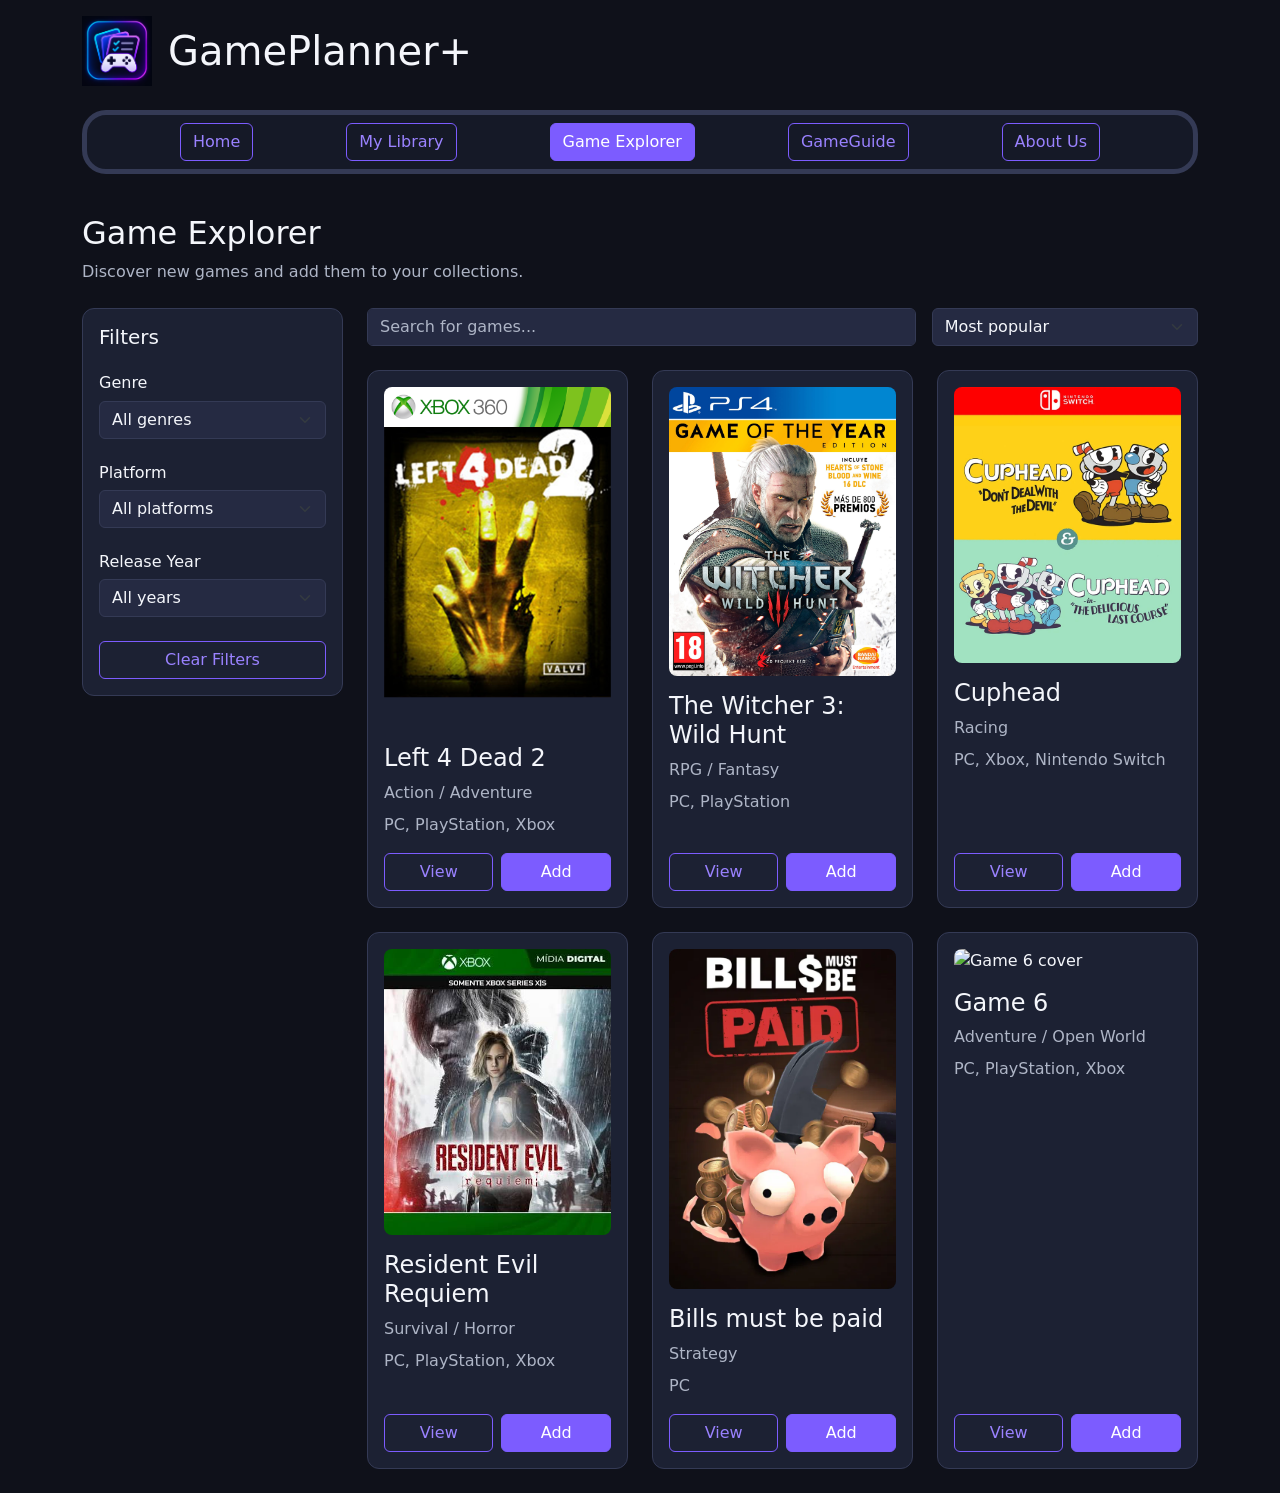
==== explorer.html @ aefd7df4 "explorer page" ====
<!doctype html>
<html lang="en">
    <head>
        <meta charset="utf-8">
        <meta name="viewport" content="width=device-width, initial-scale=1">
        <title>Game Explorer | GamePlanner+</title>
        <link href="https://cdn.jsdelivr.net/npm/bootstrap@5.3.8/dist/css/bootstrap.min.css" rel="stylesheet" integrity="sha384-sRIl4kxILFvY47J16cr9ZwB07vP4J8+LH7qKQnuqkuIAvNWLzeN8tE5YBujZqJLB" crossorigin="anonymous">
        <link rel="stylesheet" href="assets/css/styles.css">
    </head>
    <body>
        <header class="container py-3">
            <section class="d-flex align-items-center gap-3 mb-4">
                <img src="assets/images/logo.png"
                     alt="GamePlanner+ Logo"
                     class="navbar-logo">
                <h1 class="m-0">GamePlanner+</h1>
            </section>
            <nav class="main-navbar d-flex justify-content-evenly align-items-center flex-wrap gap-2 p-2">
                <a href="index.html" class="btn btn-outline-purple">
                    Home
                </a>
                <a href="collections.html" class="btn btn-outline-purple">
                    My Library
                </a>
                <a href="explorer.html" class="btn btn-nav active" aria-current="page">
                    Game Explorer
                </a>
                <a href="#" class="btn btn-outline-purple">
                    GameGuide
                </a>
                <a href="#" class="btn btn-outline-purple">
                    About Us
                </a>
            </nav>
        </header>

        <main class="container py-4">
            <section class="mb-4">
                <h2>Game Explorer</h2>
                <p class="secondary-text">
                    Discover new games and add them to your collections.
                </p>
            </section>

            <section class="row g-4">
                <aside class="col-12 col-lg-3">
                    <section class="explorerPanel p-3">
                        <h3 class="h5 mb-4">Filters</h3>
                        <h4 class="h6">Genre</h4>
                        <select class="form-select mb-4" id="genreFilter">
                            <option value="all">All genres</option>
                            <option value="action">Action</option>
                            <option value="adventure">Adventure</option>
                            <option value="rpg">RPG</option>
                            <option value="strategy">Strategy</option>
                            <option value="racing">Racing</option>
                            <option value="simulation">Simulation</option>
                        </select>

                        <h4 class="h6">Platform</h4>

                        <select class="form-select mb-4" id="platformFilter">
                            <option value="all">All platforms</option>
                            <option value="pc">PC</option>
                            <option value="playstation">PlayStation</option>
                            <option value="xbox">Xbox</option>
                            <option value="switch">Nintendo Switch</option>
                        </select>

                        <h4 class="h6">Release Year</h4>

                        <select class="form-select mb-4" id="yearFilter">
                            <option value="all">All years</option>
                            <option value="2026">2026</option>
                            <option value="2025">2025</option>
                            <option value="2024">2024</option>
                            <option value="2023">2023</option>
                            <option value="older">Older</option>
                        </select>

                        <button type="button" class="btn btn-outline-purple w-100">
                            Clear Filters
                        </button>

                    </section>

                </aside>

                <section class="col-12 col-lg-9">

                    <section class="row g-3 mb-4">

                        <section class="col-12 col-md-8">
                            <input type="search"
                                   class="form-control"
                                   id="searchGames"
                                   placeholder="Search for games...">
                        </section>

                        <section class="col-12 col-md-4">
                            <select class="form-select" id="sortGames">
                                <option value="popular">Most popular</option>
                                <option value="name">Name A-Z</option>
                                <option value="newest">Newest</option>
                            </select>
                        </section>

                    </section>

                    <!-- GAMES GRID -->
                    <section class="row g-4">

                        <!-- GAME 1 -->
                        <article class="col-12 col-md-6 col-xl-4">

                            <section class="gameCard h-100 p-3 d-flex flex-column">

                                <img src="assets/images/Left4Dead2.png"
                                     class="explorerGameImage mb-3"
                                     alt="Game 1 cover">

                                <h4>Left 4 Dead 2</h4>

                                <p class="secondary-text mb-2">
                                    Action / Adventure
                                </p>

                                <p class="secondary-text">
                                    PC, PlayStation, Xbox
                                </p>

                                <section class="d-flex gap-2 mt-auto">
                                    <a href="#" class="btn btn-outline-purple w-50">
                                        View
                                    </a>

                                    <button type="button" class="btn btn-purple w-50">
                                        Add
                                    </button>
                                </section>

                            </section>

                        </article>

                        <!-- GAME 2 -->
                        <article class="col-12 col-md-6 col-xl-4">

                            <section class="gameCard h-100 p-3 d-flex flex-column">

                                <img src="assets/images/TheWitcher3.jpg"
                                     class="explorerGameImage mb-3"
                                     alt="Game 2 cover">

                                <h4>The Witcher 3: Wild Hunt</h4>

                                <p class="secondary-text mb-2">
                                    RPG / Fantasy
                                </p>

                                <p class="secondary-text">
                                    PC, PlayStation
                                </p>

                                <section class="d-flex gap-2 mt-auto">
                                    <a href="#" class="btn btn-outline-purple w-50">
                                        View
                                    </a>

                                    <button type="button" class="btn btn-purple w-50">
                                        Add
                                    </button>
                                </section>

                            </section>

                        </article>

                        <article class="col-12 col-md-6 col-xl-4">
                            <section class="gameCard h-100 p-3 d-flex flex-column">
                                <img src="assets/images/Cuphead.png"
                                     class="explorerGameImage mb-3"
                                     alt="Game 3 cover">
                                <h4>Cuphead</h4>

                                <p class="secondary-text mb-2">
                                    Racing
                                </p>

                                <p class="secondary-text">
                                    PC, Xbox, Nintendo Switch
                                </p>

                                <section class="d-flex gap-2 mt-auto">
                                    <a href="#" class="btn btn-outline-purple w-50">
                                        View
                                    </a>

                                    <button type="button" class="btn btn-purple w-50">
                                        Add
                                    </button>
                                </section>

                            </section>

                        </article>

                        <!-- GAME 4 -->
                        <article class="col-12 col-md-6 col-xl-4">

                            <section class="gameCard h-100 p-3 d-flex flex-column">

                                <img src="assets/images/RE9.jpg"
                                     class="explorerGameImage mb-3"
                                     alt="Game 4 cover">

                                <h4>Resident Evil Requiem</h4>

                                <p class="secondary-text mb-2">
                                    Survival / Horror
                                </p>

                                <p class="secondary-text">
                                    PC, PlayStation, Xbox
                                </p>

                                <section class="d-flex gap-2 mt-auto">
                                    <a href="#" class="btn btn-outline-purple w-50">
                                        View
                                    </a>

                                    <button type="button" class="btn btn-purple w-50">
                                        Add
                                    </button>
                                </section>

                            </section>

                        </article>

                        <!-- GAME 5 -->
                        <article class="col-12 col-md-6 col-xl-4">

                            <section class="gameCard h-100 p-3 d-flex flex-column">

                                <img src="assets/images/bills must.png"
                                     class="explorerGameImage mb-3"
                                     alt="Game 5 cover">

                                <h4>Bills must be paid</h4>

                                <p class="secondary-text mb-2">
                                    Strategy
                                </p>

                                <p class="secondary-text">
                                    PC
                                </p>

                                <section class="d-flex gap-2 mt-auto">
                                    <a href="#" class="btn btn-outline-purple w-50">
                                        View
                                    </a>

                                    <button type="button" class="btn btn-purple w-50">
                                        Add
                                    </button>
                                </section>

                            </section>

                        </article>

                        <!-- GAME 6 -->
                        <article class="col-12 col-md-6 col-xl-4">

                            <section class="gameCard h-100 p-3 d-flex flex-column">

                                <img src="assets/images/games/game6.jpg"
                                     class="explorerGameImage mb-3"
                                     alt="Game 6 cover">

                                <h4>Game 6</h4>

                                <p class="secondary-text mb-2">
                                    Adventure / Open World
                                </p>

                                <p class="secondary-text">
                                    PC, PlayStation, Xbox
                                </p>

                                <section class="d-flex gap-2 mt-auto">
                                    <a href="#" class="btn btn-outline-purple w-50">
                                        View
                                    </a>

                                    <button type="button" class="btn btn-purple w-50">
                                        Add
                                    </button>
                                </section>

                            </section>

                        </article>

                    </section>

                </section>

            </section>

        </main>

    </body>
</html>
---- assets/css/styles.css ----
:root {
    background-color: #0F111A;
}

body {
    background-color: #0F111A;
    color: #F4F6FB;
}

h1, h2, h3 {
    color: #F4F6FB;
}

p {
    color: #F4F6FB;
}

a {
    text-decoration: none;
}

.secondary-text {
    color: #AEB5C6;
}

.textSize {
    font-size: 1.2rem;
}

.navbar-logo {
    width: 70px;
    height: 70px;
    object-fit: contain;
}

nav {
    background-color: #151927;
    border: 5px solid #343A55;
    padding: 10px;
    border-radius: 24px;
}

.main-navbar {
    background-color: #151927;
    border: 5px solid #343A55;
    border-radius: 24px;
}

.btn-purple {
    background-color: #7C5CFF;
    border: 1px solid #7C5CFF;
    color: #FFFFFF;
}

.btn-purple:hover {
    background-color: #9A82FF;
    border-color: #9A82FF;
    color: #FFFFFF;
}

.btn-outline-purple {
    background-color: transparent;
    border: 1px solid #7C5CFF;
    color: #9A82FF;
}

.btn-outline-purple:hover {
    background-color: #7C5CFF;
    border-color: #7C5CFF;
    color: #FFFFFF;
}

.btn-nav.active {
    background-color: #7C5CFF;
    border: 1px solid #7C5CFF;
    color: #FFFFFF;
}

.welcome {
    background-color: #151927;
    border: 5px solid #343A55;
    padding: 10px;
    border-radius: 24px;
}

#welcomeMessage {
    font-size: 1.5rem;
}

.featuresContainer {
    background-color: #151927;
    border: 5px solid #343A55;
    padding: 10px;
    border-radius: 24px;
    margin-top: 20px;
    margin-bottom: 20px;
}

.featuresSection {
    display: flex;
    flex-direction: row;
    gap: 15px;
    background-color: #151927;
    padding: 5px;
    border-radius: 24px;
}

.feature {
    margin: 15px;
    padding: 15px;
    background-color: #1C2133;
}

.feature:hover {
    background-color: #252A42;
}

.libraryFeature {
    border: 4px solid #7C5CFF;
}

.sessionsFeature {
    border: 4px solid #4F7CFF;
}

.discoverFeature {
    border: 4px solid #6EA8FF;
}

.gameCard {
    background-color: #1C2133;
    border: 1px solid #343A55;
    border-radius: 12px;
    color: #F4F6FB;
}

.gameCard h4 {
    color: #F4F6FB;
}

.gameCard:hover {
    background-color: #252A42;
    border-color: #7C5CFF;
}


.explorerPanel {
    background-color: #1C2133;
    border: 1px solid #343A55;
    border-radius: 12px;
}

.explorerPanel h3,
.explorerPanel h4 {
    color: #F4F6FB;
}


.explorerPanel .form-select,
#sortGames,
#searchGames {
    background-color: #252A42;
    color: #F4F6FB;
    border: 1px solid #343A55;
}

#searchGames::placeholder {
    color: #AEB5C6;
}

.explorerPanel .form-select:focus,
#sortGames:focus,
#searchGames:focus {
    border-color: #7C5CFF;
    box-shadow: 0 0 0 3px #7C5CFF33;
}


.explorerGameImage {
    width: 100%;
    object-fit: cover;
    border-radius: 8px;
}

@media (max-width: 767px) {
    .explorerGameImage {
        height: 200px;
    }
}
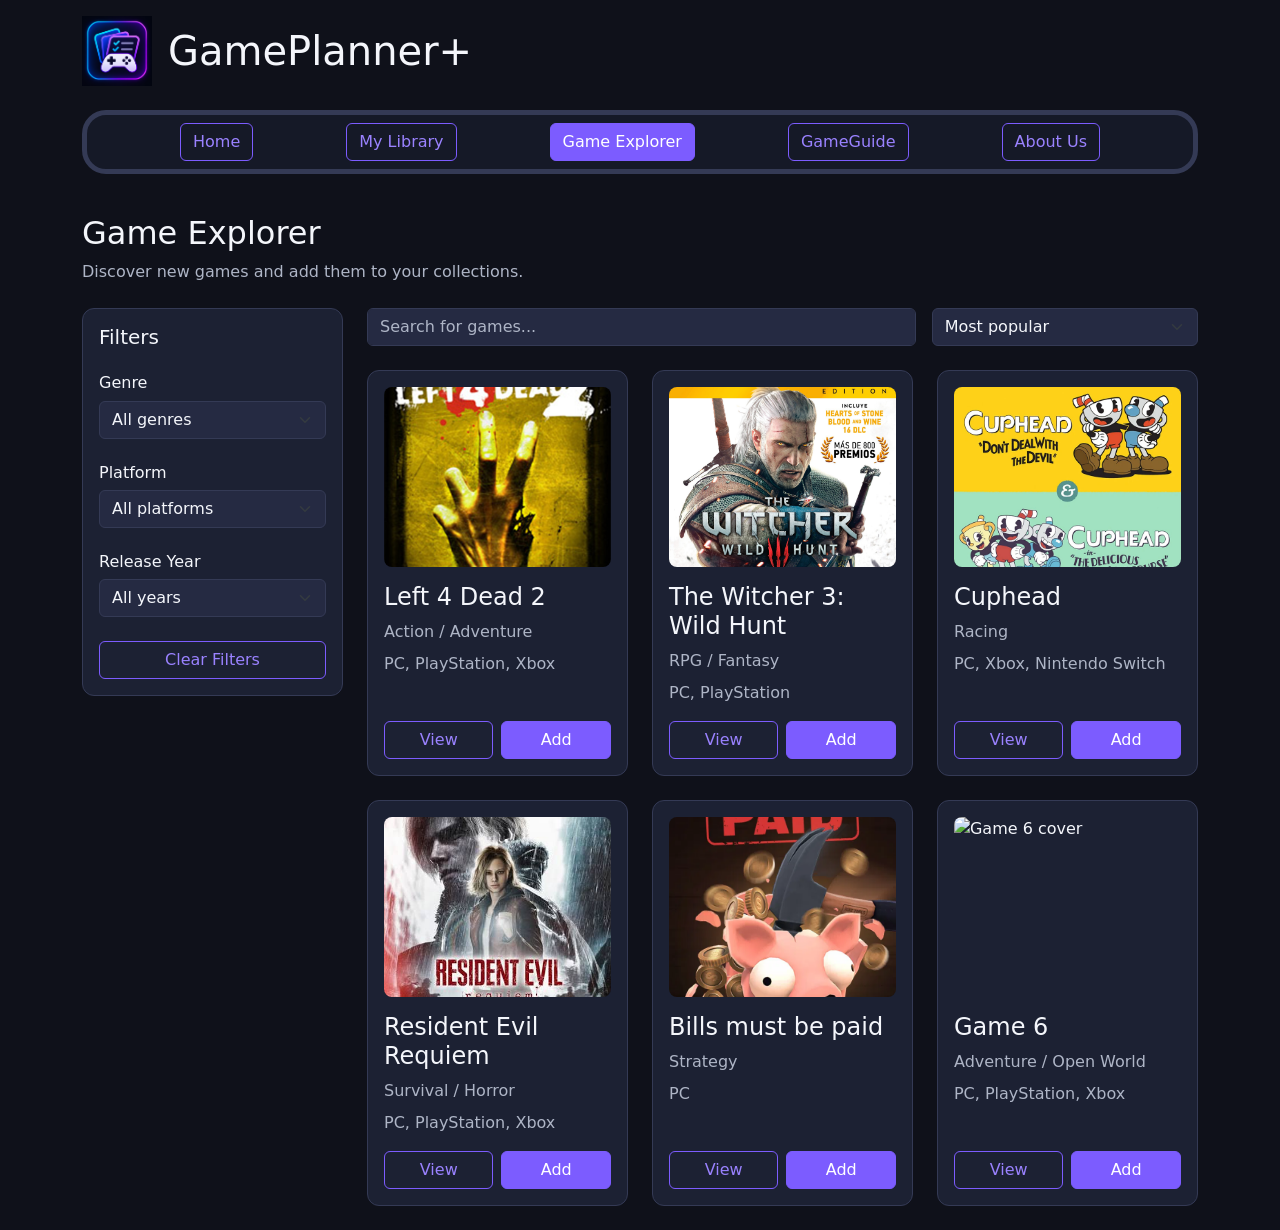
==== commit 6d769c84: "separate explorer.css from styles.css" ====
--- a/explorer.html
+++ b/explorer.html
@@ -7,6 +7,7 @@
         <title>Game Explorer | GamePlanner+</title>
         <link href="https://cdn.jsdelivr.net/npm/bootstrap@5.3.8/dist/css/bootstrap.min.css" rel="stylesheet" integrity="sha384-sRIl4kxILFvY47J16cr9ZwB07vP4J8+LH7qKQnuqkuIAvNWLzeN8tE5YBujZqJLB" crossorigin="anonymous">
         <link rel="stylesheet" href="assets/css/styles.css">
+        <link rel="stylesheet" href="assets/css/explorer.css">
     </head>
     <body>
         <header class="container py-3">
--- a/assets/css/styles.css
+++ b/assets/css/styles.css
@@ -143,45 +143,6 @@
     border-color: #7C5CFF;
 }
 
-
-.explorerPanel {
-    background-color: #1C2133;
-    border: 1px solid #343A55;
-    border-radius: 12px;
-}
-
-.explorerPanel h3,
-.explorerPanel h4 {
-    color: #F4F6FB;
-}
-
-
-.explorerPanel .form-select,
-#sortGames,
-#searchGames {
-    background-color: #252A42;
-    color: #F4F6FB;
-    border: 1px solid #343A55;
-}
-
-#searchGames::placeholder {
-    color: #AEB5C6;
-}
-
-.explorerPanel .form-select:focus,
-#sortGames:focus,
-#searchGames:focus {
-    border-color: #7C5CFF;
-    box-shadow: 0 0 0 3px #7C5CFF33;
-}
-
-
-.explorerGameImage {
-    width: 100%;
-    object-fit: cover;
-    border-radius: 8px;
-}
-
 @media (max-width: 767px) {
     .explorerGameImage {
         height: 200px;
--- a/assets/css/explorer.css
+++ b/assets/css/explorer.css
@@ -0,0 +1,44 @@
+/* GAME EXPLORER */
+
+.explorerPanel {
+    background-color: #1C2133;
+    border: 1px solid #343A55;
+    border-radius: 12px;
+}
+
+.explorerPanel h3,
+.explorerPanel h4 {
+    color: #F4F6FB;
+}
+
+.explorerPanel .form-select,
+#sortGames,
+#searchGames {
+    background-color: #252A42;
+    color: #F4F6FB;
+    border: 1px solid #343A55;
+}
+
+#searchGames::placeholder {
+    color: #AEB5C6;
+}
+
+.explorerPanel .form-select:focus,
+#sortGames:focus,
+#searchGames:focus {
+    border-color: #7C5CFF;
+    box-shadow: 0 0 0 3px #7C5CFF33;
+}
+
+.explorerGameImage {
+    width: 100%;
+    height: 180px;
+    object-fit: cover;
+    border-radius: 8px;
+}
+
+@media (max-width: 767px) {
+    .explorerGameImage {
+        height: 200px;
+    }
+}
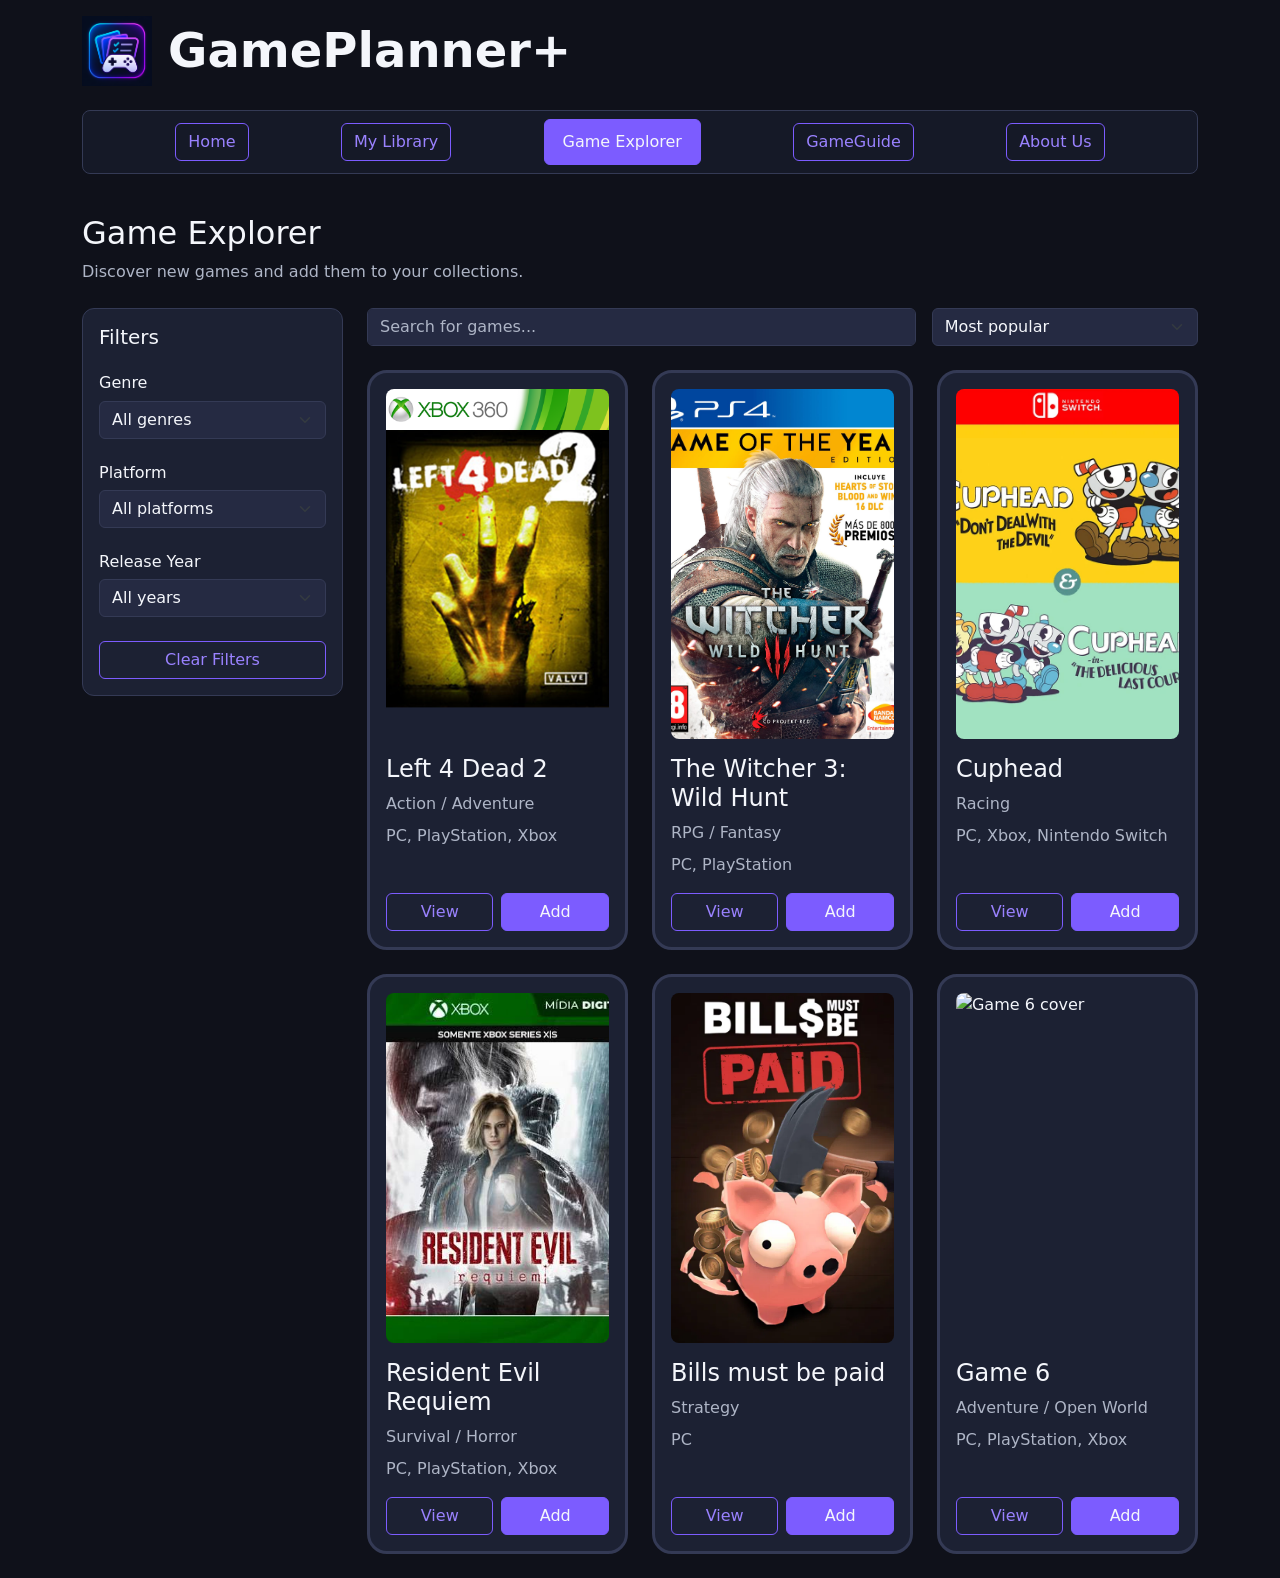
==== commit ceb85a1d: "home hecho" ====
--- a/explorer.html
+++ b/explorer.html
@@ -15,7 +15,7 @@
                 <img src="assets/images/logo.png"
                      alt="GamePlanner+ Logo"
                      class="navbar-logo">
-                <h1 class="m-0">GamePlanner+</h1>
+                <h1 class="site-title">GamePlanner+</h1>
             </section>
             <nav class="main-navbar d-flex justify-content-evenly align-items-center flex-wrap gap-2 p-2">
                 <a href="index.html" class="btn btn-outline-purple">
@@ -89,9 +89,7 @@
                 </aside>
 
                 <section class="col-12 col-lg-9">
-
                     <section class="row g-3 mb-4">
-
                         <section class="col-12 col-md-8">
                             <input type="search"
                                    class="form-control"
@@ -108,11 +106,7 @@
                         </section>
 
                     </section>
-
-                    <!-- GAMES GRID -->
                     <section class="row g-4">
-
-                        <!-- GAME 1 -->
                         <article class="col-12 col-md-6 col-xl-4">
 
                             <section class="gameCard h-100 p-3 d-flex flex-column">
@@ -144,8 +138,6 @@
                             </section>
 
                         </article>
-
-                        <!-- GAME 2 -->
                         <article class="col-12 col-md-6 col-xl-4">
 
                             <section class="gameCard h-100 p-3 d-flex flex-column">
@@ -206,8 +198,6 @@
                             </section>
 
                         </article>
-
-                        <!-- GAME 4 -->
                         <article class="col-12 col-md-6 col-xl-4">
 
                             <section class="gameCard h-100 p-3 d-flex flex-column">
@@ -239,8 +229,6 @@
                             </section>
 
                         </article>
-
-                        <!-- GAME 5 -->
                         <article class="col-12 col-md-6 col-xl-4">
 
                             <section class="gameCard h-100 p-3 d-flex flex-column">
@@ -272,8 +260,6 @@
                             </section>
 
                         </article>
-
-                        <!-- GAME 6 -->
                         <article class="col-12 col-md-6 col-xl-4">
 
                             <section class="gameCard h-100 p-3 d-flex flex-column">
@@ -301,18 +287,11 @@
                                         Add
                                     </button>
                                 </section>
-
-                            </section>
-
-                        </article>
-
+                            </section>
+                        </article>
                     </section>
-
                 </section>
-
             </section>
-
         </main>
-
     </body>
 </html>
--- a/assets/css/styles.css
+++ b/assets/css/styles.css
@@ -1,18 +1,34 @@
 :root {
-    background-color: #0F111A;
+    --bg-primary: #0F111A;
+    --bg-secondary: #151927;
+
+    --card-bg: #1C2133;
+    --card-hover: #252A42;
+
+    --purple-primary: #7C5CFF;
+    --purple-light: #9A82FF;
+
+    --blue-primary: #4F7CFF;
+    --blue-light: #6EA8FF;
+
+    --text-primary: #F4F6FB;
+    --text-secondary: #AEB5C6;
+
+    --border-color: #343A55;
+    --success-color: #48D597;
 }
 
 body {
-    background-color: #0F111A;
-    color: #F4F6FB;
+    background-color: var(--bg-primary);
+    color: var(--text-primary);
 }
 
 h1, h2, h3 {
-    color: #F4F6FB;
+    color: var(--text-primary);
 }
 
 p {
-    color: #F4F6FB;
+    color: var(--text-primary);
 }
 
 a {
@@ -20,131 +36,115 @@
 }
 
 .secondary-text {
-    color: #AEB5C6;
+    color: var(--text-secondary);
 }
 
 .textSize {
     font-size: 1.2rem;
 }
 
+
 .navbar-logo {
     width: 70px;
     height: 70px;
     object-fit: contain;
+    flex-shrink: 0;
 }
 
-nav {
-    background-color: #151927;
-    border: 5px solid #343A55;
-    padding: 10px;
-    border-radius: 24px;
+.site-title {
+    font-size: 3rem;
+    font-weight: bold;
+    line-height: 1.2;
+    margin: 0;
+    color: var(--text-primary);
 }
 
 .main-navbar {
-    background-color: #151927;
-    border: 5px solid #343A55;
-    border-radius: 24px;
+    background-color: var(--bg-secondary);
+    border: 1px solid var(--border-color);
+    border-radius: 8px;
+}
+
+.btn-nav {
+    --bs-btn-color: var(--text-secondary);
+    --bs-btn-bg: transparent;
+    --bs-btn-border-color: transparent;
+
+    --bs-btn-hover-color: var(--text-primary);
+    --bs-btn-hover-bg: var(--card-hover);
+    --bs-btn-hover-border-color: transparent;
+
+    --bs-btn-active-color: var(--text-primary);
+    --bs-btn-active-bg: var(--purple-primary);
+    --bs-btn-active-border-color: var(--purple-primary);
+
+    padding: 10px 18px;
 }
 
 .btn-purple {
-    background-color: #7C5CFF;
-    border: 1px solid #7C5CFF;
-    color: #FFFFFF;
-}
+    --bs-btn-color: var(--text-primary);
+    --bs-btn-bg: var(--purple-primary);
+    --bs-btn-border-color: var(--purple-primary);
 
-.btn-purple:hover {
-    background-color: #9A82FF;
-    border-color: #9A82FF;
-    color: #FFFFFF;
+    --bs-btn-hover-color: var(--text-primary);
+    --bs-btn-hover-bg: var(--purple-light);
+    --bs-btn-hover-border-color: var(--purple-light);
+
+    --bs-btn-active-color: var(--text-primary);
+    --bs-btn-active-bg: var(--purple-primary);
+    --bs-btn-active-border-color: var(--purple-primary);
 }
 
 .btn-outline-purple {
-    background-color: transparent;
-    border: 1px solid #7C5CFF;
-    color: #9A82FF;
-}
+    --bs-btn-color: var(--purple-light);
+    --bs-btn-border-color: var(--purple-primary);
 
-.btn-outline-purple:hover {
-    background-color: #7C5CFF;
-    border-color: #7C5CFF;
-    color: #FFFFFF;
+    --bs-btn-hover-color: #FFFFFF;
+    --bs-btn-hover-bg: var(--purple-primary);
+    --bs-btn-hover-border-color: var(--purple-primary);
+
+    --bs-btn-active-color: #FFFFFF;
+    --bs-btn-active-bg: var(--purple-primary);
+    --bs-btn-active-border-color: var(--purple-primary);
 }
 
 .btn-nav.active {
-    background-color: #7C5CFF;
-    border: 1px solid #7C5CFF;
-    color: #FFFFFF;
+    --bs-btn-color: var(--text-primary);
+    --bs-btn-bg: var(--purple-primary);
+    --bs-btn-border-color: var(--purple-primary);
+
+    --bs-btn-hover-color: var(--text-primary);
+    --bs-btn-hover-bg: var(--purple-light);
+    --bs-btn-hover-border-color: var(--purple-light);
 }
 
-.welcome {
-    background-color: #151927;
-    border: 5px solid #343A55;
-    padding: 10px;
-    border-radius: 24px;
+.gameCard {
+    background-color: var(--card-bg);
+    color: var(--text-primary);
+    border: 3px solid var(--border-color);
+    border-radius: 20px;
+    transition: transform 0.3s ease, background-color 0.3s ease;
 }
 
-#welcomeMessage {
-    font-size: 1.5rem;
+.gameCard h4 {
+    color: var(--text-primary);
+}
+
+.gameCard:hover {
+    background-color: var(--card-hover);
+    border-color: var(--purple-primary);
+    transform: scale(1.03);
 }
 
 .featuresContainer {
-    background-color: #151927;
-    border: 5px solid #343A55;
+    background-color: var(--bg-secondary);
+    border: 5px solid var(--border-color);
     padding: 10px;
     border-radius: 24px;
     margin-top: 20px;
     margin-bottom: 20px;
 }
 
-.featuresSection {
-    display: flex;
-    flex-direction: row;
-    gap: 15px;
-    background-color: #151927;
-    padding: 5px;
-    border-radius: 24px;
-}
-
-.feature {
-    margin: 15px;
-    padding: 15px;
-    background-color: #1C2133;
-}
-
-.feature:hover {
-    background-color: #252A42;
-}
-
-.libraryFeature {
-    border: 4px solid #7C5CFF;
-}
-
-.sessionsFeature {
-    border: 4px solid #4F7CFF;
-}
-
 .discoverFeature {
-    border: 4px solid #6EA8FF;
-}
-
-.gameCard {
-    background-color: #1C2133;
-    border: 1px solid #343A55;
-    border-radius: 12px;
-    color: #F4F6FB;
-}
-
-.gameCard h4 {
-    color: #F4F6FB;
-}
-
-.gameCard:hover {
-    background-color: #252A42;
-    border-color: #7C5CFF;
-}
-
-@media (max-width: 767px) {
-    .explorerGameImage {
-        height: 200px;
-    }
-}
+    border: 4px solid var(--blue-light);
+}
--- a/assets/css/explorer.css
+++ b/assets/css/explorer.css
@@ -1,5 +1,3 @@
-/* GAME EXPLORER */
-
 .explorerPanel {
     background-color: #1C2133;
     border: 1px solid #343A55;
@@ -32,7 +30,7 @@
 
 .explorerGameImage {
     width: 100%;
-    height: 180px;
+    height: 350px;
     object-fit: cover;
     border-radius: 8px;
 }
